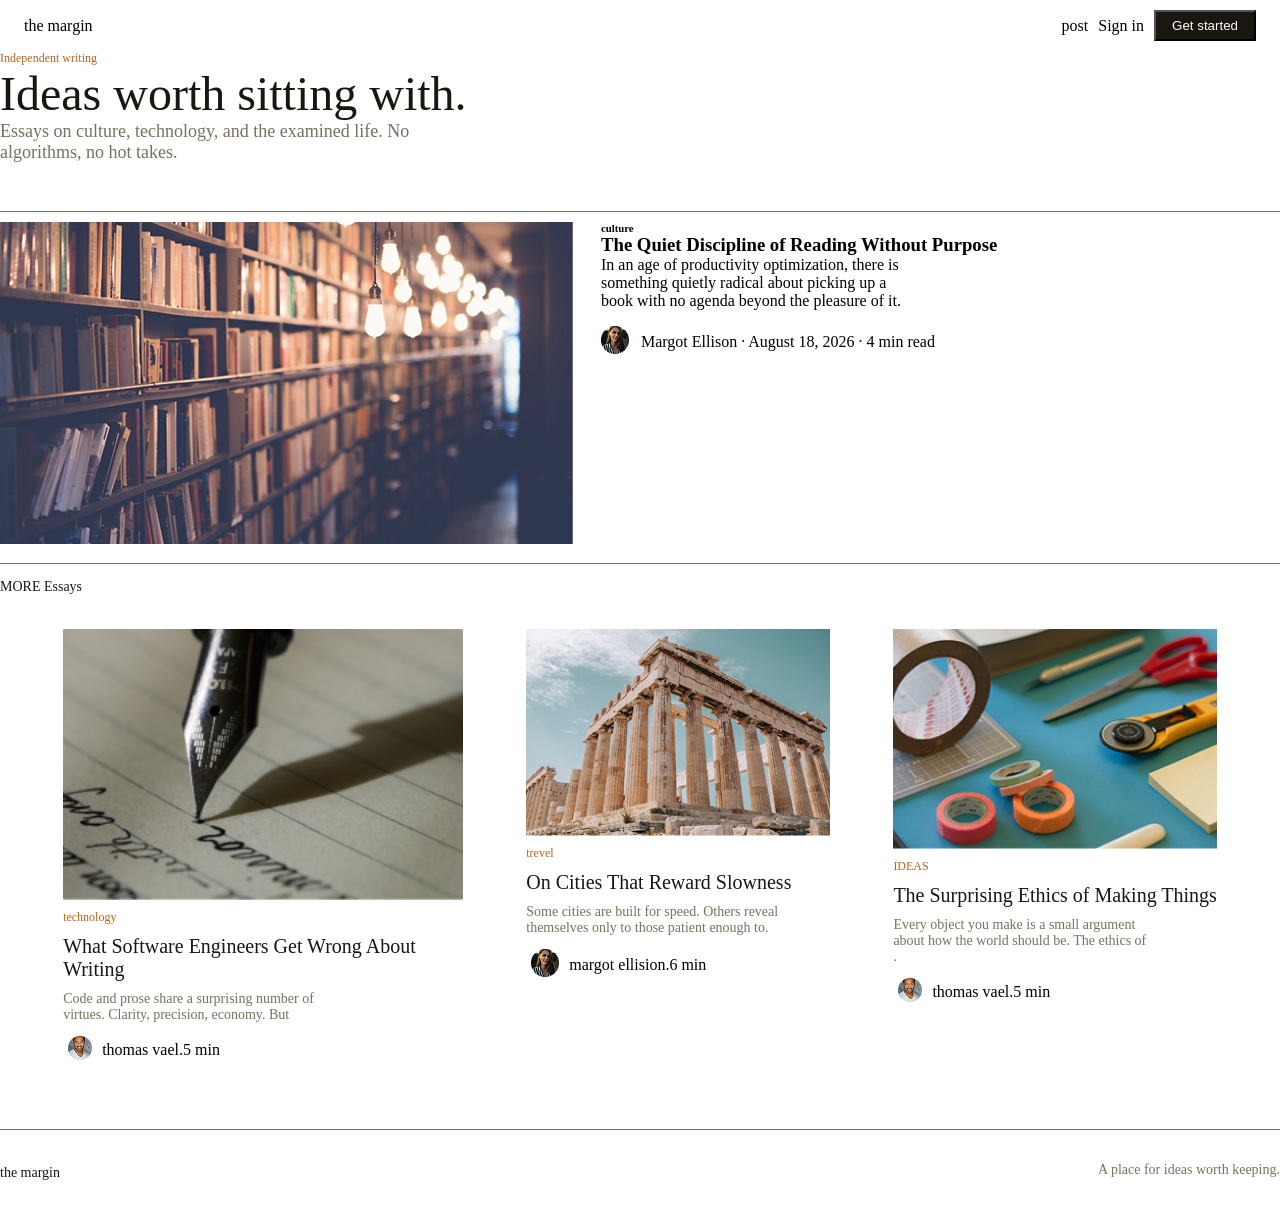
==== index.html @ 1f116760 "initial commit" ====
<!DOCTYPE html>
<html lang="en">
<head>
    <meta charset="UTF-8">
    <meta name="viewport" content="width=device-width, initial-scale=1.0">
    <title>project</title>
    <link rel="preconnect" href="https://fonts.googleapis.com">
<link rel="preconnect" href="https://fonts.gstatic.com" crossorigin>
<link href="https://fonts.googleapis.com/css2?family=Poppins:ital,wght@0,100;0,200;0,300;0,400;0,500;0,600;0,700;0,800;0,900;1,100;1,200;1,300;1,400;1,500;1,600;1,700;1,800;1,900&display=swap" rel="stylesheet">
<link rel="StyleSheet" href="home.css">
</head>
<body>
 <header class="card">
     <div class="first">the margin</div>
     <nav id="not-login">
        <a href="#">post</a>
        <a href="./home-logged in/logged in .html">Sign in</a>
        <button> <a href="./register/register.html">Get started</a></button>
     </nav>
     <nav id="login" style="display: none;">
        <a href="#">post</a>
        <button class="write-post" style="background-color: #b8651a;"><a href="./home-logged in/Blog details/CULTURE/Culture.html">Write</a></button>
     </nav>
 </header>  
 <div class="hero">
    <h4 class="writing">Independent writing</h4>
    <h2 class="reading">Ideas worth sitting with.</h2>
    <p class="under">Essays on culture, technology, and the examined life. No <br>algorithms, no hot takes.</p>
 
    <div class="information">
        <div>
            <img src="images/Image (The Quiet Discipline of Reading Without Purpose).png">
        </div>
        <div class="page">
            <h6>culture</h6>
            <h3>The Quiet Discipline of Reading Without Purpose</h3>
            <p>In an age of productivity optimization, there is<br> something quietly radical about picking up a<br> book with no agenda beyond the pleasure of it.</p>
            <div class="about">
                <div>
                    <img src="images/Image (Margot Ellison).png">
            </div>
            <p>Margot Ellison · August 18, 2026 · 4 min read</p>
            </div>
        </div>
    </div>
  
    <section class="below-hero">
        
        <div class="title">MORE Essays</div>
        
        <div class="tech">

            <div class="tech-sub">
                <div class="tech-image">
                    <img src="images/BlogListing.png">

                </div>
                <h1 class="come">technology</h1>
                <h2 class="welcome">What Software Engineers Get Wrong About Writing</h2>
                <p class="story">Code and prose share a surprising number of <br>virtues. Clarity, precision, economy. But</p>
                <div class="more">
                <div>
                    <img src="images/Image (Thomas Vael) (1).png">
                </div>
                <p>thomas vael.5 min</p>

                </div>
            </div>
            <div class="tech-sub">
                <div class="tech-image">
                    <img src="images/Image (On Cities That Reward Slowness).png">
                </div>
                <h1 class="come">trevel</h1>
                <h2 class="welcome">On Cities That Reward Slowness</h2>
                <p class="story">Some cities are built for speed. Others reveal <br>themselves only to those patient enough to.</p>
                <div class="more">
                    <div>
                        <img src="images/Image (Margot Ellison).png">
                    </div>
                    <p>margot ellision.6 min</p>
                </div>
            </div>
            <div class="tech-sub">
                <div class="tech-image">
                    <img src="images/Image (The Surprising Ethics of Making Things).png">
                </div>
                <h1 class="come">IDEAS</h1>
                <h2 class="welcome">The Surprising Ethics of Making Things</h2>
                <p class="story">Every object you make is a small argument<br> about how the world should be. The ethics of<br>.</p>
                <div class="more">
        <div>
            <img src="images/Image (Thomas Vael) (1).png">
        </div>
        <p>thomas vael.5 min</p>
                </div>
            </div>
        </div>
    </section>
</div> 

 <div class="footer">
    <h2 class="title">the margin</h2>
    <h2 class="next">A place for ideas worth keeping.</h2>
 </div>

 <script>

    const token = localStorage.getItem("token");

    console.log(token , " getting token..");

    if(token == null || token == "") {

        document.getElementById("not-login").style.display = "flex";
    document.getElementById("login").style.display = "none";

    } else {
        document.getElementById("not-login").style.display = "none";
    document.getElementById("login").style.display = "flex";
    };

    
 </script>
</body>
</html>
---- home.css ----
* {
    margin: 0;
    padding: 0;
    box-sizing: border-box;
}



header {
    width: 100%;
    display: flex;
    justify-content: space-between;
    padding-left: 24px;
    padding-right: 24px;
    
}
.first {
    display: flex;
    margin-top: 10px;
    align-items: center;
    gap: 10px;
}

nav{
    display: flex;
    justify-content: space-evenly;
    gap: 10px;
    align-items: center;
    margin-top: 10px;
}
nav a {
    text-decoration: none;
    color: black;
}
button {
    background-color: #1A1610;
    color: white;
    padding-top:6px;
    padding-right: 16px;
    padding-bottom: 6px;
    padding-left: 16px;
}
.hero {
    display: flex;
    flex-direction: column;
    margin-top: 10px;
    text-decoration: none;
}

.below-hero{
    display: flex;
    flex-direction: column;
    border-top: 1px solid;
    border-bottom: 1px solid;
    padding-top: 10px;
    padding-bottom: 10px;
    border-color: #7A7060;
}


.writing {
    font-weight: 400;
    font-size: 12px;
    color: #B8651A;
    font-family: inter;

    

}
.reading {
    font-weight: 400;
    font-size: 48px;
    color: #1A1610;
}
.under {
    font-weight: 400;
    font-size: 18px;
    color: #7A7060;
    padding-bottom: 48px;
}

button a{
    text-decoration: none;
    color: white;
}

.information {
    display: flex;
    width: 100%;
    height: 322.2px;
    row-gap: 32px;
    column-gap: 28px;
    padding-top: 10px;
    margin-bottom: 30px;
    border-top: 1px solid;
    border-color: #7A7060;
}
.about {
    display: flex;
    align-items: center;
    padding-top: 16px;
    gap: 12px;


}
.image {
    width: 28px;
    height: 28px;
    margin-top: 20px;
}
.tech {
    display: flex;
    justify-content: space-evenly;
    padding-top: 40px;
    padding-bottom: 50px;

}
.tech-sub {
    max-width: 400px;
    display: flex;
    flex-direction: column;

}


.title {
    display: flex;
    margin-top: 5px;
    height: 10px;
    justify-self: left;
}

.tech-image{
    width: 100%;
}

.tech-image img {
    width: 100%;
    height: 100%;
    object-fit: cover;
}

.come {
    font-weight: 500;
    font-size: 12px;
    color: #B8651A;
    margin-top: 10px;
}
.now {
    display: flex;
    align-items: center;
    padding-top: 16px;
    gap: 12px;
    margin-top: 10px;
}
.after {
    display: flex;
    align-items: center;
    padding-top: 16px;
    gap: 12px;
    margin-top: 10px;
}
.more {
    display: flex;
    align-items: center;
    padding: 5px;
    gap: 10px;
    margin-top: 8px;
}
.welcome {
    font-weight: 400;
    font-size: 20px;
    color: #1A1610;
    margin-top: 10px;
}
.story {
    font-weight: 400;
    font-size: 14px;
    color: #7A7060;
    margin-top: 10px;
}



.footer {
    display: flex;
    justify-content: space-between;
    height: 60px;
    margin-top: 30px;
}
.title {
    font-weight: 400;
    font-size: 14px;
    color: #1A1610;
}
.next {
    font-weight: 400;
    font-size: 14px;
    color: #7A7060;
    line-height: 20px;
}
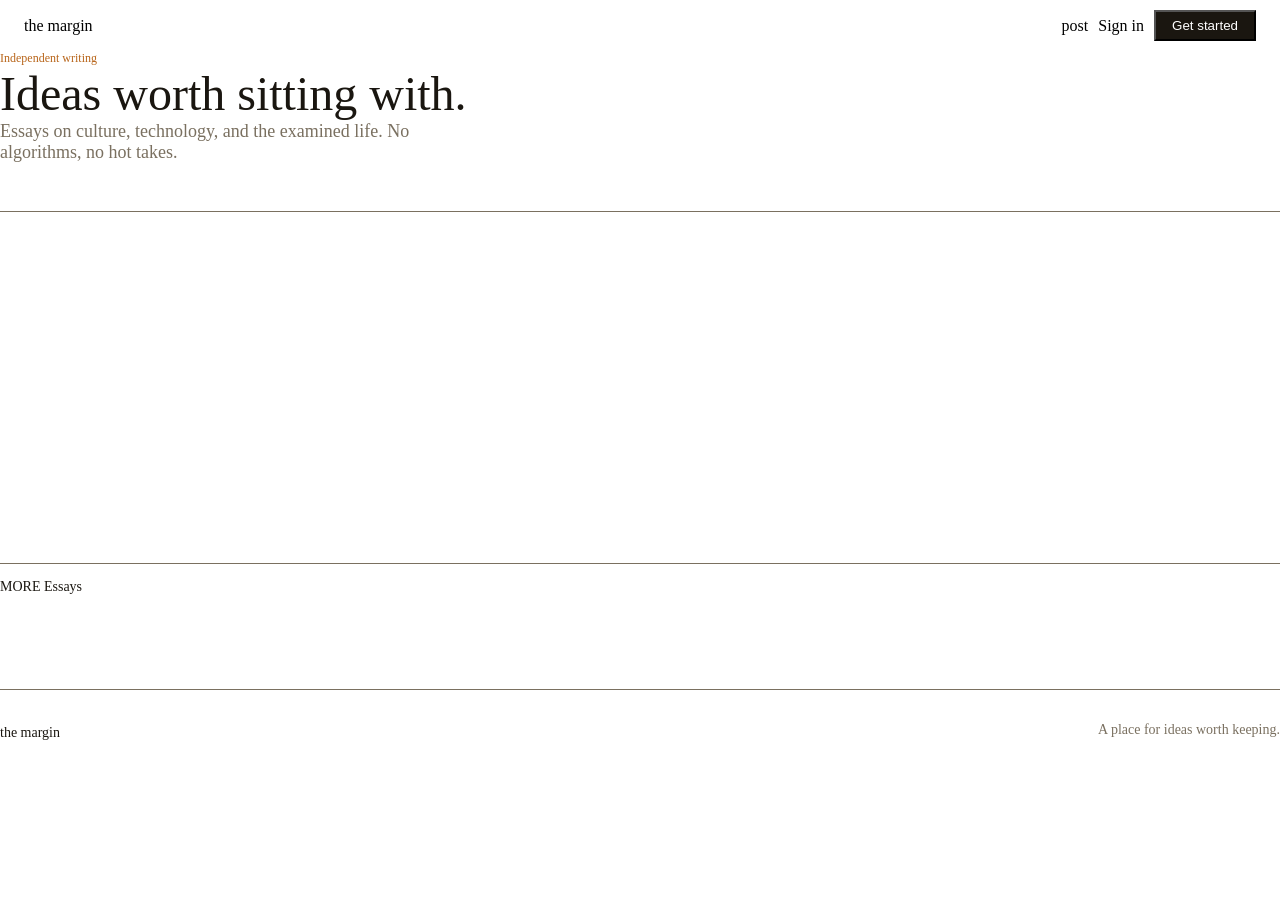
==== commit cbea5c6f: "initial commit" ====
--- a/index.html
+++ b/index.html
@@ -13,12 +13,12 @@
  <header class="card">
      <div class="first">the margin</div>
      <nav id="not-login">
-        <a href="#">post</a>
+        <a href="./index.html">post</a>
         <a href="./home-logged in/logged in .html">Sign in</a>
         <button> <a href="./register/register.html">Get started</a></button>
      </nav>
      <nav id="login" style="display: none;">
-        <a href="#">post</a>
+        <a href="./index.html">post</a>
         <button class="write-post" style="background-color: #b8651a;"><a href="./home-logged in/Blog details/CULTURE/Culture.html">Write</a></button>
      </nav>
  </header>  
@@ -27,74 +27,13 @@
     <h2 class="reading">Ideas worth sitting with.</h2>
     <p class="under">Essays on culture, technology, and the examined life. No <br>algorithms, no hot takes.</p>
  
-    <div class="information">
-        <div>
-            <img src="images/Image (The Quiet Discipline of Reading Without Purpose).png">
-        </div>
-        <div class="page">
-            <h6>culture</h6>
-            <h3>The Quiet Discipline of Reading Without Purpose</h3>
-            <p>In an age of productivity optimization, there is<br> something quietly radical about picking up a<br> book with no agenda beyond the pleasure of it.</p>
-            <div class="about">
-                <div>
-                    <img src="images/Image (Margot Ellison).png">
-            </div>
-            <p>Margot Ellison · August 18, 2026 · 4 min read</p>
-            </div>
-        </div>
-    </div>
+    <div id="featuredPost" class="information"></div>
   
     <section class="below-hero">
         
         <div class="title">MORE Essays</div>
         
-        <div class="tech">
-
-            <div class="tech-sub">
-                <div class="tech-image">
-                    <img src="images/BlogListing.png">
-
-                </div>
-                <h1 class="come">technology</h1>
-                <h2 class="welcome">What Software Engineers Get Wrong About Writing</h2>
-                <p class="story">Code and prose share a surprising number of <br>virtues. Clarity, precision, economy. But</p>
-                <div class="more">
-                <div>
-                    <img src="images/Image (Thomas Vael) (1).png">
-                </div>
-                <p>thomas vael.5 min</p>
-
-                </div>
-            </div>
-            <div class="tech-sub">
-                <div class="tech-image">
-                    <img src="images/Image (On Cities That Reward Slowness).png">
-                </div>
-                <h1 class="come">trevel</h1>
-                <h2 class="welcome">On Cities That Reward Slowness</h2>
-                <p class="story">Some cities are built for speed. Others reveal <br>themselves only to those patient enough to.</p>
-                <div class="more">
-                    <div>
-                        <img src="images/Image (Margot Ellison).png">
-                    </div>
-                    <p>margot ellision.6 min</p>
-                </div>
-            </div>
-            <div class="tech-sub">
-                <div class="tech-image">
-                    <img src="images/Image (The Surprising Ethics of Making Things).png">
-                </div>
-                <h1 class="come">IDEAS</h1>
-                <h2 class="welcome">The Surprising Ethics of Making Things</h2>
-                <p class="story">Every object you make is a small argument<br> about how the world should be. The ethics of<br>.</p>
-                <div class="more">
-        <div>
-            <img src="images/Image (Thomas Vael) (1).png">
-        </div>
-        <p>thomas vael.5 min</p>
-                </div>
-            </div>
-        </div>
+        <div id="postsGrid" class="tech"></div>
     </section>
 </div> 
 
@@ -103,23 +42,118 @@
     <h2 class="next">A place for ideas worth keeping.</h2>
  </div>
 
+ <script src="./home-logged in/API/api.js"></script>
  <script>
-
     const token = localStorage.getItem("token");
 
-    console.log(token , " getting token..");
-
-    if(token == null || token == "") {
-
+    if (token == null || token == "") {
         document.getElementById("not-login").style.display = "flex";
-    document.getElementById("login").style.display = "none";
-
+        document.getElementById("login").style.display = "none";
     } else {
         document.getElementById("not-login").style.display = "none";
-    document.getElementById("login").style.display = "flex";
-    };
+        document.getElementById("login").style.display = "flex";
+    }
 
-    
+    function formatDate(value) {
+        if (!value) return "Recently";
+        const date = new Date(value);
+        if (Number.isNaN(date.getTime())) return value;
+        return date.toLocaleDateString("en-US", {
+            month: "long",
+            day: "numeric",
+            year: "numeric"
+        });
+    }
+
+    function safeText(value, fallback) {
+        return value ?? fallback;
+    }
+
+    function renderFeaturedPost(post) {
+        const featured = document.getElementById("featuredPost");
+        if (!featured || !post) return;
+
+        const image = safeText(post.imageUrl, "images/Image (The Quiet Discipline of Reading Without Purpose).png");
+        const category = safeText(post.category, "culture").toLowerCase();
+        const title = safeText(post.title, "The Quiet Discipline of Reading Without Purpose");
+        const excerpt = safeText(post.excerpt, post.content || "In an age of productivity optimization, there is something quietly radical about picking up a book with no agenda beyond the pleasure of it.");
+        const author = post.author && post.author.fullName ? post.author.fullName : "Margot Ellison";
+        const readTime = post.readTime || 4;
+        const createdAt = formatDate(post.createdAt || post.date);
+
+        featured.innerHTML = `
+            <div>
+                <img src="${image}">
+            </div>
+            <div class="page">
+                <h6>${category}</h6>
+                <h3>${title}</h3>
+                <p>${excerpt}</p>
+                <div class="about">
+                    <div>
+                        <img src="images/Image (Margot Ellison).png">
+                    </div>
+                    <p>${author} · ${createdAt} · ${readTime} min read</p>
+                </div>
+            </div>
+        `;
+    }
+
+    function renderPosts(posts) {
+        const postsGrid = document.getElementById("postsGrid");
+        if (!postsGrid) return;
+
+        const list = Array.isArray(posts) ? posts : [];
+        const cards = list.slice(0, 3).map((post) => {
+            const category = safeText(post.category, "ideas").toLowerCase();
+            const title = safeText(post.title, "Untitled");
+            const excerpt = safeText(post.excerpt, post.content || "A thoughtful piece on ideas worth keeping.");
+            const author = post.author && post.author.fullName ? post.author.fullName : "thomas vael";
+            const readTime = post.readTime || 5;
+            const image = safeText(post.imageUrl, "images/BlogListing.png");
+
+            return `
+                <div class="tech-sub">
+                    <div class="tech-image">
+                        <img src="${image}">
+                    </div>
+                    <h1 class="come">${category}</h1>
+                    <h2 class="welcome">${title}</h2>
+                    <p class="story">${excerpt}</p>
+                    <div class="more">
+                        <div>
+                            <img src="images/Image (Thomas Vael) (1).png">
+                        </div>
+                        <p>${author.toLowerCase()}. ${readTime} min</p>
+                    </div>
+                </div>
+            `;
+        }).join("");
+
+        postsGrid.innerHTML = cards;
+    }
+
+    async function loadPosts() {
+        try {
+            const response = await apiRequest("/api/posts");
+            const content = response && Array.isArray(response.content)
+                ? response.content
+                : Array.isArray(response)
+                    ? response
+                    : Array.isArray(response?.posts)
+                        ? response.posts
+                        : [];
+
+            if (!content.length) return;
+
+            renderFeaturedPost(content[0]);
+            renderPosts(content.slice(1));
+        } catch (error) {
+            console.error("Failed to load posts:", error);
+        }
+    }
+
+    loadPosts();
  </script>
 </body>
 </html>
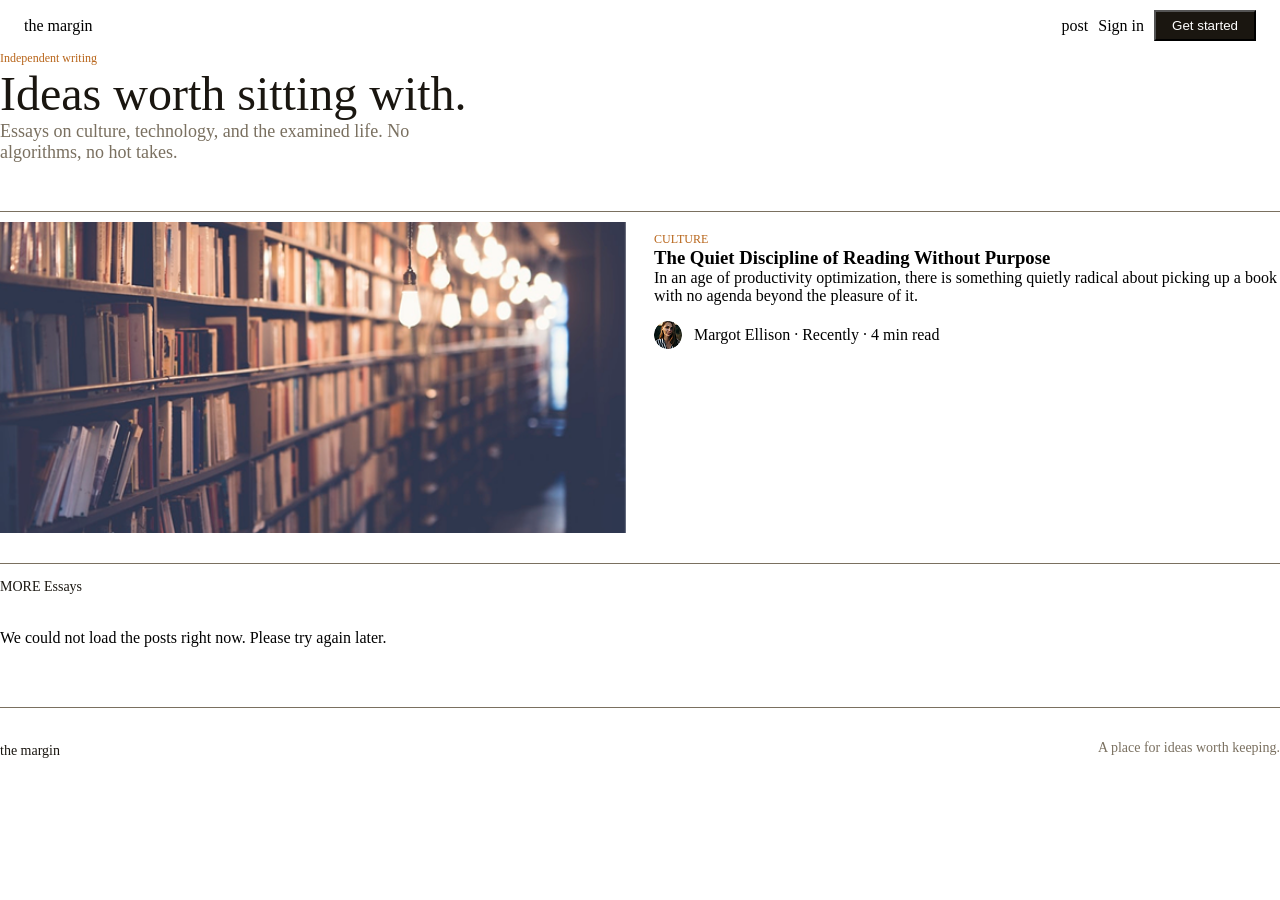
==== commit 7b0ec906: "blog" ====
--- a/index.html
+++ b/index.html
@@ -26,16 +26,29 @@
     <h4 class="writing">Independent writing</h4>
     <h2 class="reading">Ideas worth sitting with.</h2>
     <p class="under">Essays on culture, technology, and the examined life. No <br>algorithms, no hot takes.</p>
- 
-    <div id="featuredPost" class="information"></div>
-  
-    <section class="below-hero">
-        
-        <div class="title">MORE Essays</div>
-        
-        <div id="postsGrid" class="tech"></div>
-    </section>
-</div> 
+
+    <article id="featuredPost" class="information">
+        <div class="featured-image-column">
+            <img id="featuredImage" src="images/Image (The Quiet Discipline of Reading Without Purpose).png" alt="">
+        </div>
+        <div id="featuredContent" class="page">
+            <p id="featuredCategory" class="post-category">culture</p>
+            <h3 id="featuredHeading"><a id="featuredTitle" class="post-link" href="./home-logged in/Blog details/Blog.html">The Quiet Discipline of Reading Without Purpose</a></h3>
+            <p id="featuredExcerpt">In an age of productivity optimization, there is something quietly radical about picking up a book with no agenda beyond the pleasure of it.</p>
+            <div class="about">
+                <div class="post-avatar">
+                    <img id="featuredAuthorImage" src="images/Image (Margot Ellison).png" alt="">
+                </div>
+                <p id="featuredMeta">Margot Ellison · Recently · 4 min read</p>
+            </div>
+        </div>
+    </article>
+</div>
+
+ <section class="below-hero">
+     <div class="title">MORE Essays</div>
+     <div id="postsList" class="posts-grid api-posts"></div>
+ </section>
 
  <div class="footer">
     <h2 class="title">the margin</h2>
@@ -70,8 +83,7 @@
     }
 
     function renderFeaturedPost(post) {
-        const featured = document.getElementById("featuredPost");
-        if (!featured || !post) return;
+        if (!post) return;
 
         const image = safeText(post.imageUrl, "images/Image (The Quiet Discipline of Reading Without Purpose).png");
         const category = safeText(post.category, "culture").toLowerCase();
@@ -81,26 +93,32 @@
         const readTime = post.readTime || 4;
         const createdAt = formatDate(post.createdAt || post.date);
 
-        featured.innerHTML = `
-            <div>
-                <img src="${image}">
-            </div>
-            <div class="page">
-                <h6>${category}</h6>
-                <h3>${title}</h3>
-                <p>${excerpt}</p>
-                <div class="about">
-                    <div>
-                        <img src="images/Image (Margot Ellison).png">
-                    </div>
-                    <p>${author} · ${createdAt} · ${readTime} min read</p>
-                </div>
-            </div>
-        `;
+        document.getElementById("featuredImage").src = image;
+        document.getElementById("featuredImage").alt = title;
+        document.getElementById("featuredCategory").textContent = category;
+        document.getElementById("featuredTitle").textContent = title;
+        document.getElementById("featuredTitle").href = `./home-logged in/Blog details/Blog.html?id=${encodeURIComponent(post.id)}`;
+        document.getElementById("featuredExcerpt").textContent = excerpt;
+        document.getElementById("featuredMeta").textContent = `${author} · ${createdAt} · ${readTime} min read`;
+        const featuredPost = document.getElementById("featuredPost");
+        featuredPost.dataset.postId = post.id;
+        featuredPost.tabIndex = 0;
+        featuredPost.onclick = (event) => {
+            if (!event.target.closest("a")) window.location.href = document.getElementById("featuredTitle").href;
+        };
+        featuredPost.onkeydown = (event) => {
+            if (event.key === "Enter" || event.key === " ") {
+                event.preventDefault();
+                window.location.href = document.getElementById("featuredTitle").href;
+            }
+        };
+        if (post.author && post.author.imageUrl) {
+            document.getElementById("featuredAuthorImage").src = post.author.imageUrl;
+        }
     }
 
     function renderPosts(posts) {
-        const postsGrid = document.getElementById("postsGrid");
+        const postsGrid = document.getElementById("postsList");
         if (!postsGrid) return;
 
         const list = Array.isArray(posts) ? posts : [];
@@ -110,27 +128,46 @@
             const excerpt = safeText(post.excerpt, post.content || "A thoughtful piece on ideas worth keeping.");
             const author = post.author && post.author.fullName ? post.author.fullName : "thomas vael";
             const readTime = post.readTime || 5;
+            const createdAt = formatDate(post.createdAt || post.date);
             const image = safeText(post.imageUrl, "images/BlogListing.png");
+            const avatar = safeText(post.author && post.author.imageUrl, "images/Image (Thomas Vael) (1).png");
 
             return `
-                <div class="tech-sub">
-                    <div class="tech-image">
+                <article class="post-card" data-post-id="${post.id}" tabindex="0">
+                    <a class="post-card-image post-link" href="./home-logged in/Blog details/Blog.html?id=${encodeURIComponent(post.id)}" aria-label="Read ${title}">
                         <img src="${image}">
+                    </a>
+                    <p class="post-category">${category}</p>
+                    <h2 class="post-title"><a class="post-link" href="./home-logged in/Blog details/Blog.html?id=${encodeURIComponent(post.id)}">${title}</a></h2>
+                    <p class="post-excerpt"  style="display:-webkit-box; -webkit-line-clamp:3; -webkit-box-orient:vertical; overflow:hidden">${excerpt}</p>
+                    <div class="post-meta">
+                        <div class="post-avatar">
+                            <img src="${avatar}">
+                        </div>
+                        <p>${author} · ${createdAt} · ${readTime} min read</p>
                     </div>
-                    <h1 class="come">${category}</h1>
-                    <h2 class="welcome">${title}</h2>
-                    <p class="story">${excerpt}</p>
-                    <div class="more">
-                        <div>
-                            <img src="images/Image (Thomas Vael) (1).png">
-                        </div>
-                        <p>${author.toLowerCase()}. ${readTime} min</p>
-                    </div>
-                </div>
+                </article>
             `;
         }).join("");
 
         postsGrid.innerHTML = cards;
+
+        postsGrid.querySelectorAll(".post-card").forEach((card) => {
+            const postLink = card.querySelector(".post-link");
+            const openPost = () => {
+                if (postLink) window.location.href = postLink.href;
+            };
+
+            card.addEventListener("click", (event) => {
+                if (!event.target.closest("a")) openPost();
+            });
+            card.addEventListener("keydown", (event) => {
+                if (event.key === "Enter" || event.key === " ") {
+                    event.preventDefault();
+                    openPost();
+                }
+            });
+        });
     }
 
     async function loadPosts() {
@@ -144,12 +181,18 @@
                         ? response.posts
                         : [];
 
-            if (!content.length) return;
+            localStorage.setItem("lamzytech.posts", JSON.stringify(content));
+
+            if (!content.length) {
+                document.getElementById("postsList").innerHTML = "<p class=\"api-message\">No posts are available right now.</p>";
+                return;
+            }
 
             renderFeaturedPost(content[0]);
             renderPosts(content.slice(1));
         } catch (error) {
             console.error("Failed to load posts:", error);
+            document.getElementById("postsList").innerHTML = "<p class=\"api-message\">We could not load the posts right now. Please try again later.</p>";
         }
     }
 
--- a/home.css
+++ b/home.css
@@ -84,6 +84,15 @@
     color: white;
 }
 
+.post-link {
+    color: inherit;
+    text-decoration: none;
+}
+
+.post-link:hover {
+    text-decoration: underline;
+}
+
 .information {
     display: flex;
     width: 100%;
@@ -95,6 +104,30 @@
     border-top: 1px solid;
     border-color: #7A7060;
 }
+
+.information[tabindex="0"],
+.post-card[tabindex="0"] {
+    cursor: pointer;
+}
+
+.information[tabindex="0"]:focus-visible,
+.post-card[tabindex="0"]:focus-visible {
+    outline: 2px solid #B8651A;
+    outline-offset: 4px;
+}
+
+.featured-image-column,
+.information .page {
+    flex: 1 1 50%;
+    min-width: 0;
+}
+
+.featured-image-column img {
+    width: 100%;
+    height: 100%;
+    object-fit: cover;
+    display: block;
+}
 .about {
     display: flex;
     align-items: center;
@@ -108,18 +141,18 @@
     height: 28px;
     margin-top: 20px;
 }
-.tech {
-    display: flex;
-    justify-content: space-evenly;
+.posts-grid {
+    display: grid;
+    grid-template-columns: repeat(3, 1fr);
+    gap: 48px 28px;
     padding-top: 40px;
     padding-bottom: 50px;
-
-}
-.tech-sub {
-    max-width: 400px;
+}
+
+.post-card {
     display: flex;
     flex-direction: column;
-
+    min-width: 0;
 }
 
 
@@ -130,21 +163,24 @@
     justify-self: left;
 }
 
-.tech-image{
-    width: 100%;
-}
-
-.tech-image img {
-    width: 100%;
-    height: 100%;
+.post-card-image {
+    width: 100%;
+    display: block;
+}
+
+.post-card-image img {
+    width: 100%;
+    height: auto;
     object-fit: cover;
-}
-
-.come {
+    display: block;
+}
+
+.post-category {
     font-weight: 500;
     font-size: 12px;
     color: #B8651A;
     margin-top: 10px;
+    text-transform: uppercase;
 }
 .now {
     display: flex;
@@ -160,27 +196,63 @@
     gap: 12px;
     margin-top: 10px;
 }
-.more {
-    display: flex;
-    align-items: center;
-    padding: 5px;
+.post-meta {
+    display: flex;
+    align-items: center;
+    padding-top: 16px;
     gap: 10px;
-    margin-top: 8px;
-}
-.welcome {
+    color: #7A7060;
+    font-size: 12px;
+}
+
+.post-avatar {
+    width: 28px;
+    height: 28px;
+    flex: 0 0 28px;
+    overflow: hidden;
+    border-radius: 50%;
+}
+
+.post-avatar img {
+    width: 100%;
+    height: 100%;
+    object-fit: cover;
+}
+
+.post-title {
     font-weight: 400;
     font-size: 20px;
     color: #1A1610;
     margin-top: 10px;
 }
-.story {
+
+.post-excerpt {
     font-weight: 400;
     font-size: 14px;
     color: #7A7060;
     margin-top: 10px;
 }
 
-
+@media (max-width: 900px) {
+    .posts-grid {
+        grid-template-columns: repeat(2, 1fr);
+    }
+}
+
+@media (max-width: 600px) {
+    .information {
+        height: auto;
+        flex-direction: column;
+    }
+
+    .featured-image-column img {
+        height: auto;
+    }
+
+    .posts-grid {
+        grid-template-columns: 1fr;
+    }
+}
 
 .footer {
     display: flex;
